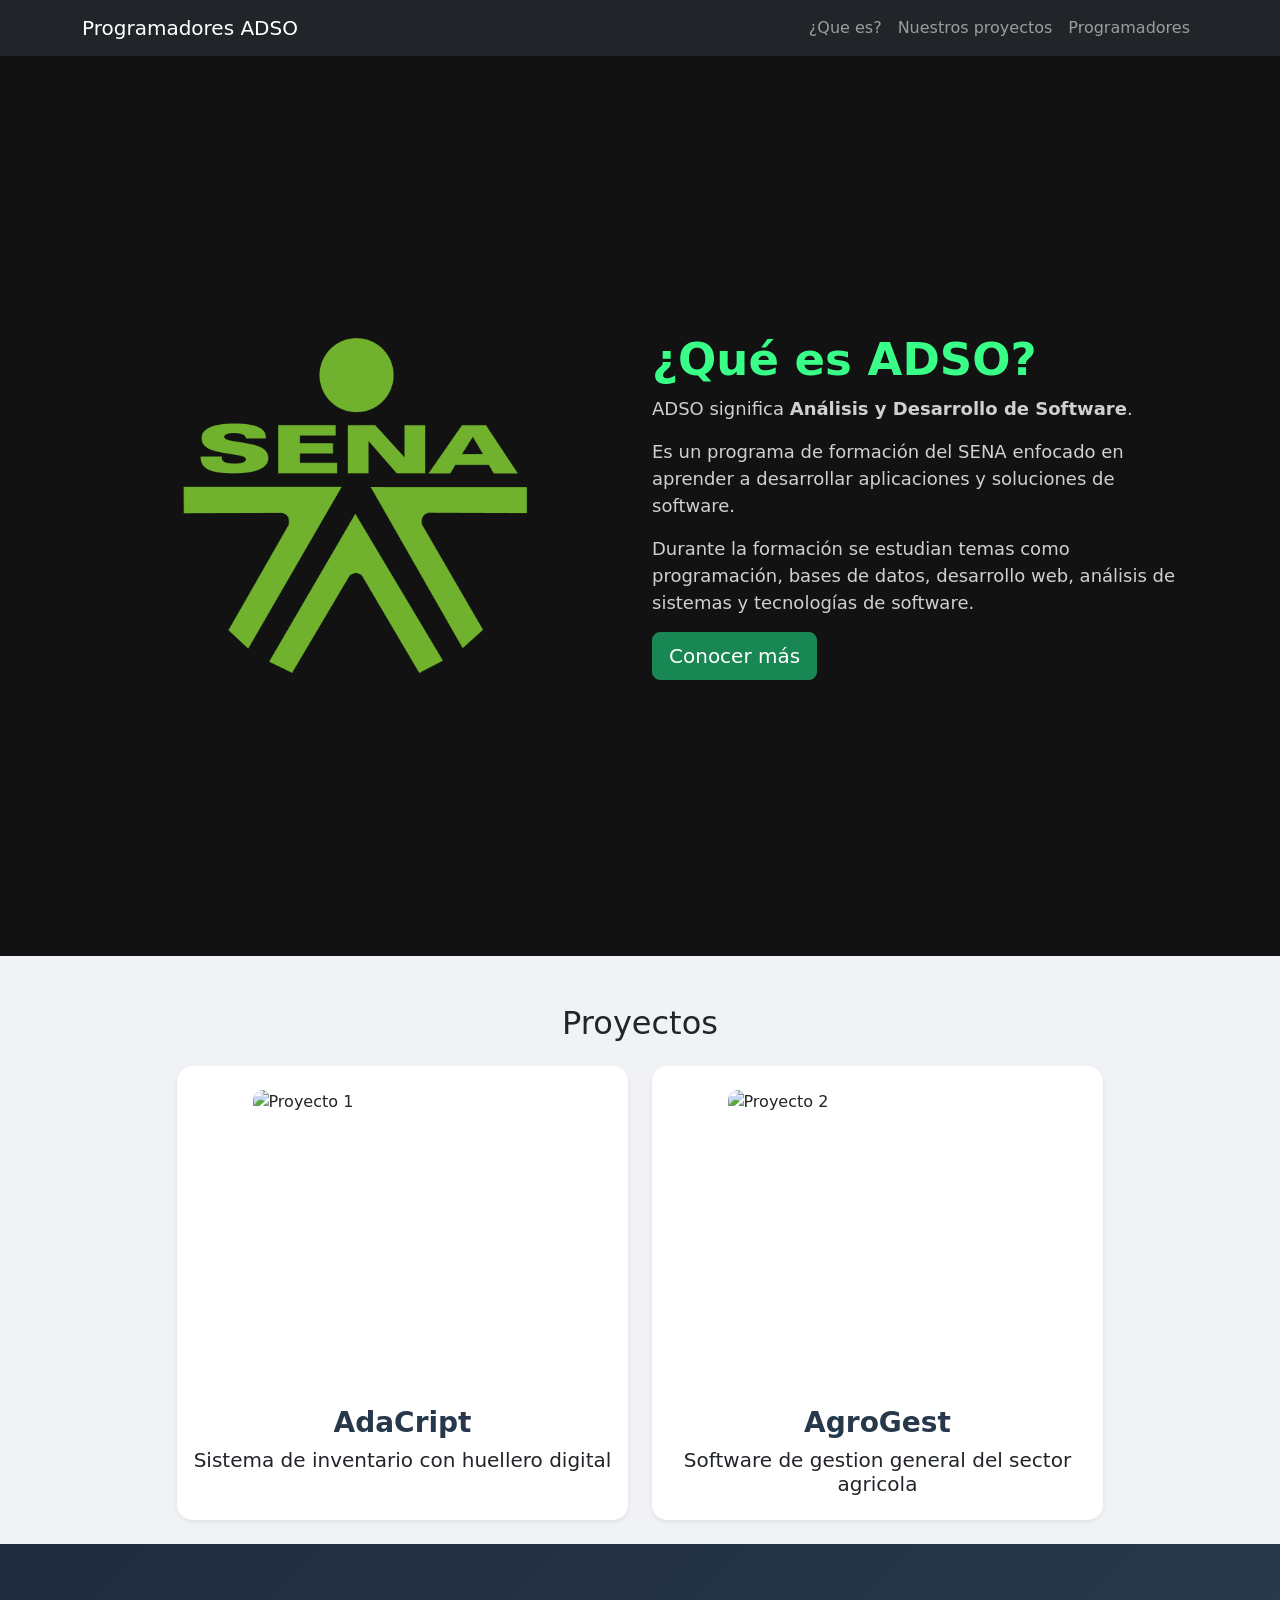
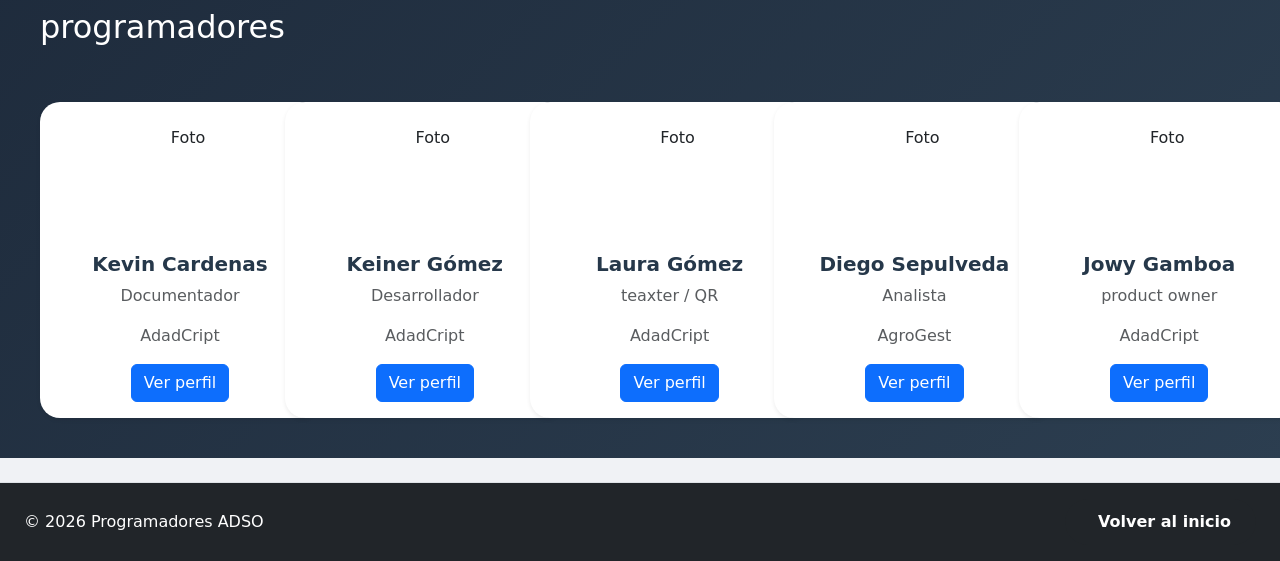
==== index.html @ d74430ed "Organizacion del CV y la pagina Principal ph 0.6.1" ====
<!DOCTYPE html>
<html lang='en'>
<head>
    <meta charset='utf-8'>
    <meta name='viewport' content='width=device-width, initial-scale=1'>
    <title>Page Title</title>
    <link href="https://cdn.jsdelivr.net/npm/bootstrap@5.3.3/dist/css/bootstrap.min.css" rel="stylesheet">
    <link rel='stylesheet' href='CV/CSS/style-CV.css'>
</head>
<body id="inicio">
    <nav class="navbar navbar-expand-lg navbar-dark bg-dark ">
    <div class="container">

        <a class="navbar-brand" href="#inicio">
            Programadores ADSO
        </a>

        <button class="navbar-toggler"
                type="button"
                data-bs-toggle="collapse"
                data-bs-target="#menu">
            <span class="navbar-toggler-icon"></span>
        </button>

        <div class="collapse navbar-collapse" id="menu">
            <ul class="navbar-nav ms-auto">
                <li class="nav-item">
                    <a class="nav-link" href="#ques">¿Que es?</a>
                </li>
                <li class="nav-item">
                    <a class="nav-link" href="#nuespro">Nuestros proyectos</a>
                </li>
                <li class="nav-item">
                    <a class="nav-link" href="#Progra">Programadores</a>
                </li>
            </ul>
        </div>  
    </div>
</nav>

<div class="pagina" id="ques">

        <div class="container">
            <div class="row align-items-center">

                <!-- Imagen -->
                <div class="col-md-6 text-center mb-5 mb-md-0">
                    <img
                        src="CV/img/logo-sena.png"
                        alt="Logo del SENA"
                        class="img-fluid imagen"
                    >
                </div>

                <!-- Texto -->
                <div class="col-md-6">

                    <h1 class="titulo">
                        ¿Qué es ADSO?
                    </h1>

                    <p class="texto">
                        ADSO significa
                        <strong>Análisis y Desarrollo de Software</strong>.
                    </p>

                    <p class="texto">
                        Es un programa de formación del SENA enfocado en
                        aprender a desarrollar aplicaciones y soluciones
                        de software.
                    </p>

                    <p class="texto">
                        Durante la formación se estudian temas como
                        programación, bases de datos, desarrollo web,
                        análisis de sistemas y tecnologías de software.
                    </p>
                    <a href="https://betowa.sena.edu.co/oferta/analisis-y-desarrollo-de-software?offertype=company&programId=136456&modality=P">
                        <button class="btn btn-success btn-lg">Conocer más</button>
                    </a>
                </div>

            </div>
        </div>

    </div>

<div id="nuespro">
<section class="container my-5">

    <h2 class="text-center mb-4">Proyectos</h2>

    <div class="row justify-content-center g-4">

        <!-- Proyecto 1 -->
        <div class="col-md-5">
            <div class="card proyecto-card shadow-sm h-100">

                <div class="d-flex justify-content-center mt-4">
                    <img src="cv/img/AdaCript 2026-09-23 at 9.32.31 PM.jpeg"
                         class="proyecto-img"
                         alt="Proyecto 1">
                </div>

                <div class="card-body text-center">
                    <h3 class="card-title">AdaCript</h3>
                    <h5>Sistema de inventario con huellero digital</h5>
                </div>

            </div>
        </div>

        <!-- Proyecto 2 -->
        <div class="col-md-5">
            <div class="card proyecto-card shadow-sm h-100">

                <div class="d-flex justify-content-center mt-4">
                    <img src="cv/img/agroGest2026-09-23 at 9.29.56 PM.jpeg"
                         class="proyecto-img"
                         alt="Proyecto 2">
                </div>

                <div class="card-body text-center">
                    <h3 class="card-title">AgroGest</h3>
                    <h5>Software de gestion general del sector agricola</h5>
                </div>

            </div>
        </div>

    </div>
</section>

</div>
<div id="Progra" class="cv-header row align-items-center g-4">
    <h2>programadores</h2>
    <div class="container mt-5">
    <div class="row row-cols-1 row-cols-sm-2 row-cols-md-3 row-cols-lg-5 g-4">

        <div class="col">
            <div class="card perfil-card text-center shadow-sm h-100">
                <img src="cv/img/foto-kevin.jpeg"
                     class="rounded-circle perfil-foto mx-auto mt-4"
                     alt="Foto">

                <div class="card-body">
                    <h5 class="card-title">Kevin Cardenas</h5>
                    <p class="card-text text-muted">Documentador</p>
                    <p class="card-text text-muted">AdadCript</p>
                    <a href="cv/hojaVidaCardenas.html">
                        <button class="btn btn-primary">Ver perfil</button>
                    </a>
                </div>
            </div>
        </div>

        <div class="col">
            <div class="card perfil-card text-center shadow-sm h-100">
                <img src="cv/img/keinerfoto.jpeg"
                     class="rounded-circle perfil-foto mx-auto mt-4"
                     alt="Foto">

                <div class="card-body">
                    <h5 class="card-title">Keiner Gómez</h5>
                    <p class="card-text text-muted">Desarrollador</p>
                    <p class="card-text text-muted">AdadCript</p>
                    <a href="cv/index-cv-keiner.html">
                        <button class="btn btn-primary">Ver perfil</button>
                    </a>
                </div>
            </div>
        </div>
        <div class="col">
            <div class="card perfil-card text-center shadow-sm h-100">
                <img src="cv/img/laura-foto.jpeg"
                     class="rounded-circle perfil-foto mx-auto mt-4"
                     alt="Foto">

                <div class="card-body">
                    <h5 class="card-title">Laura Gómez</h5>
                    <p class="card-text text-muted">teaxter / QR</p>
                    <p class="card-text text-muted">AdadCript</p>
                    <a href="cv/index-cv-laura.html">
                        <button class="btn btn-primary">Ver perfil</button>
                    </a>
                </div>
            </div>
        </div>

        <div class="col">
            <div class="card perfil-card text-center shadow-sm h-100">
                <img src="cv/img/foto-diego.jpeg"
                     class="rounded-circle perfil-foto mx-auto mt-4"
                     alt="Foto">

                <div class="card-body">
                    <h5 class="card-title">Diego Sepulveda</h5>
                    <p class="card-text text-muted">Analista</p>
                    <p class="card-text text-muted">AgroGest</p>
                    <a href="cv/index-cv-diego.html">
                        <button class="btn btn-primary">Ver perfil</button>
                    </a>
                </div>
            </div>
        </div>

        <div class="col">
            <div class="card perfil-card text-center shadow-sm h-100">
                <img src="cv/img/foto-jowy.jpeg"
                     class="rounded-circle perfil-foto mx-auto mt-4"
                     alt="Foto">

                <div class="card-body">
                    <h5 class="card-title">Jowy Gamboa</h5>
                    <p class="card-text text-muted">product owner</p>
                    <p class="card-text text-muted">AdadCript</p>
                    <a href="cv/index-CV-jowy.html">
                        <button class="btn btn-primary">Ver perfil</button>
                    </a>
                </div>
            </div>
        </div>

    </div>
</div>
</div>
  <footer id="mi-footer" class="d-flex flex-wrap justify-content-between align-items-center py-3 mt-4 mb-0 border-top text-bg-dark w-100 px-4">
    <div class="col-md-4 d-flex align-items-center">
        <span class="mb-0 text-white">
            © 2026 Programadores ADSO
        </span>
    </div>

        <a href="#inicio" class="btn btn-inicio text-bg-dark text-decoration-none">
            <i class="bi bi-arrow-up-circle me-2"></i> Volver al inicio
        </a>
    </div>
</footer>
  <script src="https://cdn.jsdelivr.net/npm/bootstrap@5.3.3/dist/js/bootstrap.bundle.min.js"></script>
</body>
</html>
---- CV/CSS/style-CV.css ----
body {
      background-color: #f0f2f5;
      scroll-behavior: smooth;
      margin: 0px;
    }

    .cv-container {
      max-width: 1000px;
      margin: 40px auto;
      background: #fff;
      border-radius: 18px;
      box-shadow: 0 10px 30px rgba(0,0,0,0.08);
      overflow: hidden;
    }
    .cv-avatar {
    width: 180px;
    height: 180px;
    border-radius: 50%;
    overflow: hidden;
    border: 4px solid #0dcaf0;
    background-color: #212529;
}

.cv-avatar img {
    width: 100%;
    height: 100%;
    object-fit: cover;
    display: block;
}

    .cv-header {
      background: linear-gradient(135deg, #1e2b3c, #2c3e50);
      color: #fff;
      padding: 40px;
    }

    .cv-avatar {
      width: 130px;
      height: 130px;
      border-radius: 50%;
      background: #4a6a8b;
      display: flex;
      align-items: center;
      justify-content: center;
      font-size: 3rem;
      border: 4px solid rgba(255,255,255,0.25);
    }

    .cv-seccion h2 {
      font-size: 1.2rem;
      font-weight: 700;
      text-transform: uppercase;
      letter-spacing: 1px;
      color: #1e2b3c;
      border-bottom: 3px solid #2c3e50;
      padding-bottom: 8px;
      margin-bottom: 20px;
    }

    .cv-item {
      margin-bottom: 22px;
    }

    .barra {
      height: 8px;
      background: #e4eaf0;
      border-radius: 10px;
      overflow: hidden;
    }

    .barra .progreso {
      height: 100%;
      background: linear-gradient(90deg, #2c3e50, #4a6a8b);
    }

    .btn-whatsapp {
      background-color: #25D366;
      color: #fff;
      border-radius: 40px;
      font-weight: 600;
      padding: 10px 24px;
    }

    .btn-whatsapp:hover {
      background-color: #1ebe5a;
      color: #fff;
    }

    .btn-inicio {
      background-color: #fff;
      color: #1e2b3c;
      border-radius: 40px;
      font-weight: 600;
      padding: 10px 24px;
    }

    .btn-inicio:hover {
      background-color: #e9eef3;
      color: #1e2b3c;
    }
    /* FORMULARIO DE CONTACTO */

form {
    max-width: 650px;
    margin: 30px auto;
}

fieldset {
    border: 2px solid #243b53;
    border-radius: 12px;
    padding: 25px;
    background-color: #f4f7fa;
    box-shadow: 0 4px 12px rgba(0, 0, 0, 0.15);
}

legend {
    background-color: #243b53;
    color: white;
    padding: 8px 18px;
    border-radius: 6px;
    font-size: 18px;
    font-weight: bold;
}

label {
    display: block;
    margin-bottom: 7px;
    color: #243b53;
    font-weight: bold;
}

input[type="text"],
input[type="email"],
input[type="tel"],
textarea {
    width: 100%;
    padding: 11px;
    margin-bottom: 15px;
    border: 1px solid #9aa9b8;
    border-radius: 6px;
    box-sizing: border-box;
    font-size: 15px;
    background-color: white;
}

/* Cuando se selecciona un campo */

input:focus,
textarea:focus {
    outline: none;
    border: 2px solid #243b53;
    box-shadow: 0 0 5px rgba(36, 59, 83, 0.3);
}

/* Caja del mensaje */

textarea {
    resize: vertical;
    min-height: 120px;
}

/* Botones */

.boton-contacto {
    background-color: #243b53;
    color: white;
    border: none;
    padding: 11px 25px;
    margin-right: 8px;
    border-radius: 6px;
    font-size: 15px;
    font-weight: bold;
    cursor: pointer;
}

.boton-contacto:hover {
    background-color: #162b40;
}

/* Botón borrar */

.boton-contacto.limpiar {
    background-color: #6c757d;
}

.boton-contacto.limpiar:hover {
    background-color: #495057;
}

.perfil-card {
    width: 280px;
    border: none;
    border-radius: 20px;
    overflow: hidden;
    transition: transform 0.3s ease;
}

.perfil-card:hover {
    transform: translateY(-5px);
}

.perfil-foto {
    width: 110px;
    height: 110px;
    object-fit: cover;
}

.perfil-card .card-title {
    color: #26384a;
    font-weight: bold;
}


/* =========================================
   TARJETAS DE PROYECTOS
   ========================================= */

.proyecto-card {
    border: none;
    border-radius: 15px;
    overflow: hidden;
    transition: transform 0.3s ease, box-shadow 0.3s ease;
}

.proyecto-card:hover {
    transform: translateY(-5px);
}

.proyecto-img {
    width: 300px;
    height: 300px;
    object-fit: cover;
    border-radius: 10px;
}

.proyecto-card .card-title {
    color: #26384a;
    font-weight: bold;
}

.pagina {
            background-color: #121212;
            color: white;
            min-height: 100vh;
            display: flex;
            align-items: center;
        }

        .titulo {
            color: #39ff88;
            font-weight: bold;
            font-size: 45px;
        }

        .texto {
            color: #d0d0d0;
            font-size: 18px;
        }

        .imagen {
            max-width: 350px;
        }
/* Adaptación para celulares */

@media (max-width: 700px) {
    form {
        width: 90%;
    }

    fieldset {
        padding: 18px;
    }

    .boton-contacto {
        width: 100%;
        margin-bottom: 10px;
    }
}
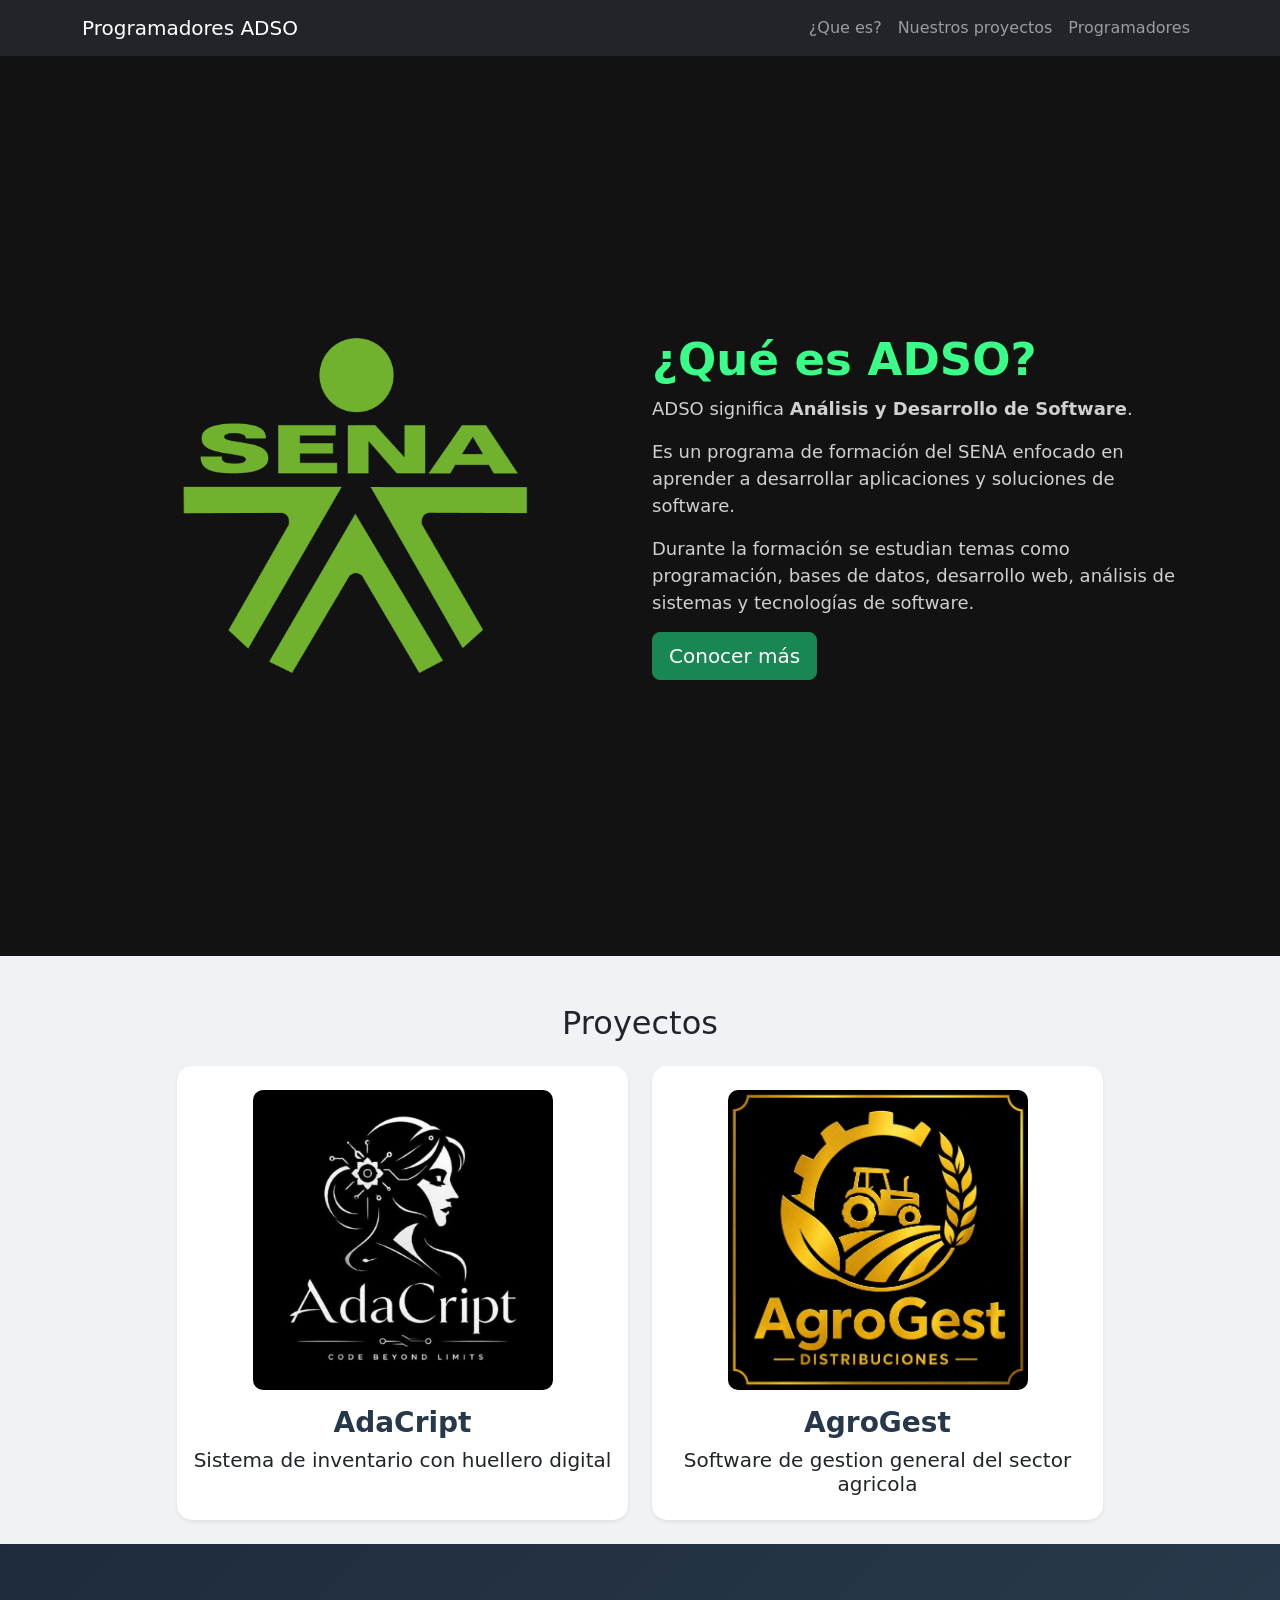
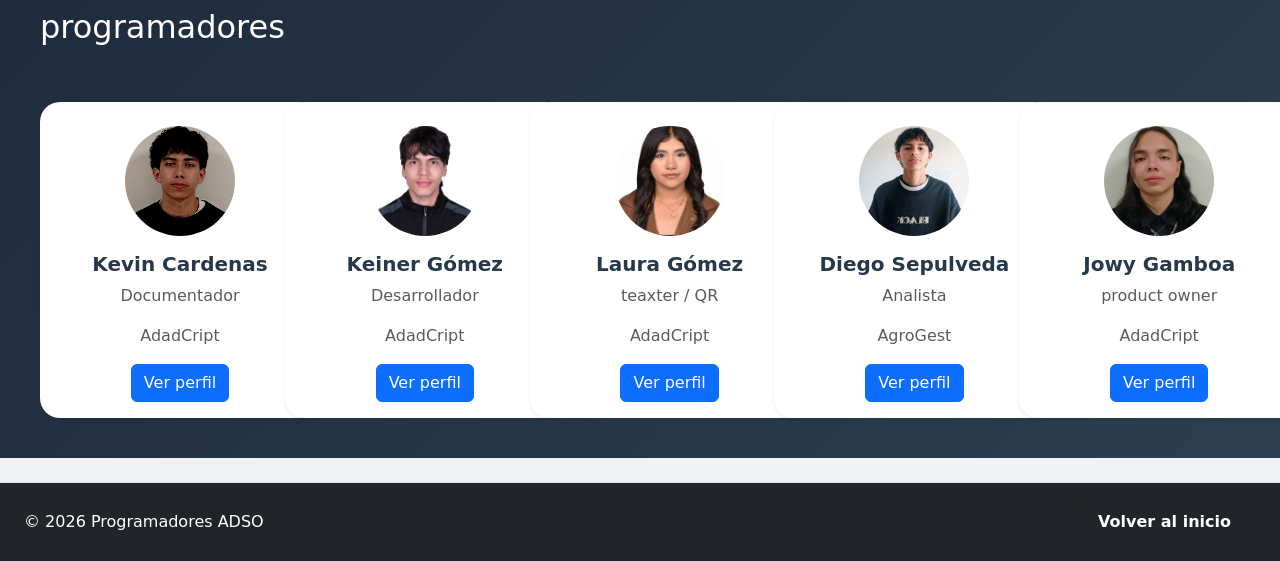
==== commit 1d8f712f: "Organizacion del CV y la pagina Principal ph 0.6.2" ====
--- a/index.html
+++ b/index.html
@@ -5,7 +5,7 @@
     <meta name='viewport' content='width=device-width, initial-scale=1'>
     <title>Page Title</title>
     <link href="https://cdn.jsdelivr.net/npm/bootstrap@5.3.3/dist/css/bootstrap.min.css" rel="stylesheet">
-    <link rel='stylesheet' href='CV/CSS/style-CV.css'>
+    <link rel='stylesheet' href='CSS/style-CV.css'>
 </head>
 <body id="inicio">
     <nav class="navbar navbar-expand-lg navbar-dark bg-dark ">
@@ -46,7 +46,7 @@
                 <!-- Imagen -->
                 <div class="col-md-6 text-center mb-5 mb-md-0">
                     <img
-                        src="CV/img/logo-sena.png"
+                        src="img/logo-sena.png"
                         alt="Logo del SENA"
                         class="img-fluid imagen"
                     >
@@ -97,7 +97,7 @@
             <div class="card proyecto-card shadow-sm h-100">
 
                 <div class="d-flex justify-content-center mt-4">
-                    <img src="cv/img/AdaCript 2026-09-23 at 9.32.31 PM.jpeg"
+                    <img src="img/AdaCript 2026-09-23 at 9.32.31 PM.jpeg"
                          class="proyecto-img"
                          alt="Proyecto 1">
                 </div>
@@ -115,7 +115,7 @@
             <div class="card proyecto-card shadow-sm h-100">
 
                 <div class="d-flex justify-content-center mt-4">
-                    <img src="cv/img/agroGest2026-09-23 at 9.29.56 PM.jpeg"
+                    <img src="img/agroGest2026-09-23 at 9.29.56 PM.jpeg"
                          class="proyecto-img"
                          alt="Proyecto 2">
                 </div>
@@ -139,7 +139,7 @@
 
         <div class="col">
             <div class="card perfil-card text-center shadow-sm h-100">
-                <img src="cv/img/foto-kevin.jpeg"
+                <img src="img/foto-kevin.jpeg"
                      class="rounded-circle perfil-foto mx-auto mt-4"
                      alt="Foto">
 
@@ -147,16 +147,16 @@
                     <h5 class="card-title">Kevin Cardenas</h5>
                     <p class="card-text text-muted">Documentador</p>
                     <p class="card-text text-muted">AdadCript</p>
-                    <a href="cv/hojaVidaCardenas.html">
-                        <button class="btn btn-primary">Ver perfil</button>
-                    </a>
-                </div>
-            </div>
-        </div>
-
-        <div class="col">
-            <div class="card perfil-card text-center shadow-sm h-100">
-                <img src="cv/img/keinerfoto.jpeg"
+                    <a href="hojaVidaCardenas.html">
+                        <button class="btn btn-primary">Ver perfil</button>
+                    </a>
+                </div>
+            </div>
+        </div>
+
+        <div class="col">
+            <div class="card perfil-card text-center shadow-sm h-100">
+                <img src="img/keinerfoto.jpeg"
                      class="rounded-circle perfil-foto mx-auto mt-4"
                      alt="Foto">
 
@@ -164,15 +164,15 @@
                     <h5 class="card-title">Keiner Gómez</h5>
                     <p class="card-text text-muted">Desarrollador</p>
                     <p class="card-text text-muted">AdadCript</p>
-                    <a href="cv/index-cv-keiner.html">
-                        <button class="btn btn-primary">Ver perfil</button>
-                    </a>
-                </div>
-            </div>
-        </div>
-        <div class="col">
-            <div class="card perfil-card text-center shadow-sm h-100">
-                <img src="cv/img/laura-foto.jpeg"
+                    <a href="index-cv-keiner.html">
+                        <button class="btn btn-primary">Ver perfil</button>
+                    </a>
+                </div>
+            </div>
+        </div>
+        <div class="col">
+            <div class="card perfil-card text-center shadow-sm h-100">
+                <img src="img/laura-foto.jpeg"
                      class="rounded-circle perfil-foto mx-auto mt-4"
                      alt="Foto">
 
@@ -180,16 +180,16 @@
                     <h5 class="card-title">Laura Gómez</h5>
                     <p class="card-text text-muted">teaxter / QR</p>
                     <p class="card-text text-muted">AdadCript</p>
-                    <a href="cv/index-cv-laura.html">
-                        <button class="btn btn-primary">Ver perfil</button>
-                    </a>
-                </div>
-            </div>
-        </div>
-
-        <div class="col">
-            <div class="card perfil-card text-center shadow-sm h-100">
-                <img src="cv/img/foto-diego.jpeg"
+                    <a href="index-cv-laura.html">
+                        <button class="btn btn-primary">Ver perfil</button>
+                    </a>
+                </div>
+            </div>
+        </div>
+
+        <div class="col">
+            <div class="card perfil-card text-center shadow-sm h-100">
+                <img src="img/foto-diego.jpeg"
                      class="rounded-circle perfil-foto mx-auto mt-4"
                      alt="Foto">
 
@@ -197,16 +197,16 @@
                     <h5 class="card-title">Diego Sepulveda</h5>
                     <p class="card-text text-muted">Analista</p>
                     <p class="card-text text-muted">AgroGest</p>
-                    <a href="cv/index-cv-diego.html">
-                        <button class="btn btn-primary">Ver perfil</button>
-                    </a>
-                </div>
-            </div>
-        </div>
-
-        <div class="col">
-            <div class="card perfil-card text-center shadow-sm h-100">
-                <img src="cv/img/foto-jowy.jpeg"
+                    <a href="index-cv-diego.html">
+                        <button class="btn btn-primary">Ver perfil</button>
+                    </a>
+                </div>
+            </div>
+        </div>
+
+        <div class="col">
+            <div class="card perfil-card text-center shadow-sm h-100">
+                <img src="img/foto-jowy.jpeg"
                      class="rounded-circle perfil-foto mx-auto mt-4"
                      alt="Foto">
 
@@ -214,7 +214,7 @@
                     <h5 class="card-title">Jowy Gamboa</h5>
                     <p class="card-text text-muted">product owner</p>
                     <p class="card-text text-muted">AdadCript</p>
-                    <a href="cv/index-CV-jowy.html">
+                    <a href="index-CV-jowy.html">
                         <button class="btn btn-primary">Ver perfil</button>
                     </a>
                 </div>
--- a/CSS/style-CV.css
+++ b/CSS/style-CV.css
@@ -0,0 +1,278 @@
+body {
+      background-color: #f0f2f5;
+      scroll-behavior: smooth;
+      margin: 0px;
+    }
+
+    .cv-container {
+      max-width: 1000px;
+      margin: 40px auto;
+      background: #fff;
+      border-radius: 18px;
+      box-shadow: 0 10px 30px rgba(0,0,0,0.08);
+      overflow: hidden;
+    }
+    .cv-avatar {
+    width: 180px;
+    height: 180px;
+    border-radius: 50%;
+    overflow: hidden;
+    border: 4px solid #0dcaf0;
+    background-color: #212529;
+}
+
+.cv-avatar img {
+    width: 100%;
+    height: 100%;
+    object-fit: cover;
+    display: block;
+}
+
+    .cv-header {
+      background: linear-gradient(135deg, #1e2b3c, #2c3e50);
+      color: #fff;
+      padding: 40px;
+    }
+
+    .cv-avatar {
+      width: 130px;
+      height: 130px;
+      border-radius: 50%;
+      background: #4a6a8b;
+      display: flex;
+      align-items: center;
+      justify-content: center;
+      font-size: 3rem;
+      border: 4px solid rgba(255,255,255,0.25);
+    }
+
+    .cv-seccion h2 {
+      font-size: 1.2rem;
+      font-weight: 700;
+      text-transform: uppercase;
+      letter-spacing: 1px;
+      color: #1e2b3c;
+      border-bottom: 3px solid #2c3e50;
+      padding-bottom: 8px;
+      margin-bottom: 20px;
+    }
+
+    .cv-item {
+      margin-bottom: 22px;
+    }
+
+    .barra {
+      height: 8px;
+      background: #e4eaf0;
+      border-radius: 10px;
+      overflow: hidden;
+    }
+
+    .barra .progreso {
+      height: 100%;
+      background: linear-gradient(90deg, #2c3e50, #4a6a8b);
+    }
+
+    .btn-whatsapp {
+      background-color: #25D366;
+      color: #fff;
+      border-radius: 40px;
+      font-weight: 600;
+      padding: 10px 24px;
+    }
+
+    .btn-whatsapp:hover {
+      background-color: #1ebe5a;
+      color: #fff;
+    }
+
+    .btn-inicio {
+      background-color: #fff;
+      color: #1e2b3c;
+      border-radius: 40px;
+      font-weight: 600;
+      padding: 10px 24px;
+    }
+
+    .btn-inicio:hover {
+      background-color: #e9eef3;
+      color: #1e2b3c;
+    }
+    /* FORMULARIO DE CONTACTO */
+
+form {
+    max-width: 650px;
+    margin: 30px auto;
+}
+
+fieldset {
+    border: 2px solid #243b53;
+    border-radius: 12px;
+    padding: 25px;
+    background-color: #f4f7fa;
+    box-shadow: 0 4px 12px rgba(0, 0, 0, 0.15);
+}
+
+legend {
+    background-color: #243b53;
+    color: white;
+    padding: 8px 18px;
+    border-radius: 6px;
+    font-size: 18px;
+    font-weight: bold;
+}
+
+label {
+    display: block;
+    margin-bottom: 7px;
+    color: #243b53;
+    font-weight: bold;
+}
+
+input[type="text"],
+input[type="email"],
+input[type="tel"],
+textarea {
+    width: 100%;
+    padding: 11px;
+    margin-bottom: 15px;
+    border: 1px solid #9aa9b8;
+    border-radius: 6px;
+    box-sizing: border-box;
+    font-size: 15px;
+    background-color: white;
+}
+
+/* Cuando se selecciona un campo */
+
+input:focus,
+textarea:focus {
+    outline: none;
+    border: 2px solid #243b53;
+    box-shadow: 0 0 5px rgba(36, 59, 83, 0.3);
+}
+
+/* Caja del mensaje */
+
+textarea {
+    resize: vertical;
+    min-height: 120px;
+}
+
+/* Botones */
+
+.boton-contacto {
+    background-color: #243b53;
+    color: white;
+    border: none;
+    padding: 11px 25px;
+    margin-right: 8px;
+    border-radius: 6px;
+    font-size: 15px;
+    font-weight: bold;
+    cursor: pointer;
+}
+
+.boton-contacto:hover {
+    background-color: #162b40;
+}
+
+/* Botón borrar */
+
+.boton-contacto.limpiar {
+    background-color: #6c757d;
+}
+
+.boton-contacto.limpiar:hover {
+    background-color: #495057;
+}
+
+.perfil-card {
+    width: 280px;
+    border: none;
+    border-radius: 20px;
+    overflow: hidden;
+    transition: transform 0.3s ease;
+}
+
+.perfil-card:hover {
+    transform: translateY(-5px);
+}
+
+.perfil-foto {
+    width: 110px;
+    height: 110px;
+    object-fit: cover;
+}
+
+.perfil-card .card-title {
+    color: #26384a;
+    font-weight: bold;
+}
+
+
+/* =========================================
+   TARJETAS DE PROYECTOS
+   ========================================= */
+
+.proyecto-card {
+    border: none;
+    border-radius: 15px;
+    overflow: hidden;
+    transition: transform 0.3s ease, box-shadow 0.3s ease;
+}
+
+.proyecto-card:hover {
+    transform: translateY(-5px);
+}
+
+.proyecto-img {
+    width: 300px;
+    height: 300px;
+    object-fit: cover;
+    border-radius: 10px;
+}
+
+.proyecto-card .card-title {
+    color: #26384a;
+    font-weight: bold;
+}
+
+.pagina {
+            background-color: #121212;
+            color: white;
+            min-height: 100vh;
+            display: flex;
+            align-items: center;
+        }
+
+        .titulo {
+            color: #39ff88;
+            font-weight: bold;
+            font-size: 45px;
+        }
+
+        .texto {
+            color: #d0d0d0;
+            font-size: 18px;
+        }
+
+        .imagen {
+            max-width: 350px;
+        }
+/* Adaptación para celulares */
+
+@media (max-width: 700px) {
+    form {
+        width: 90%;
+    }
+
+    fieldset {
+        padding: 18px;
+    }
+
+    .boton-contacto {
+        width: 100%;
+        margin-bottom: 10px;
+    }
+}
